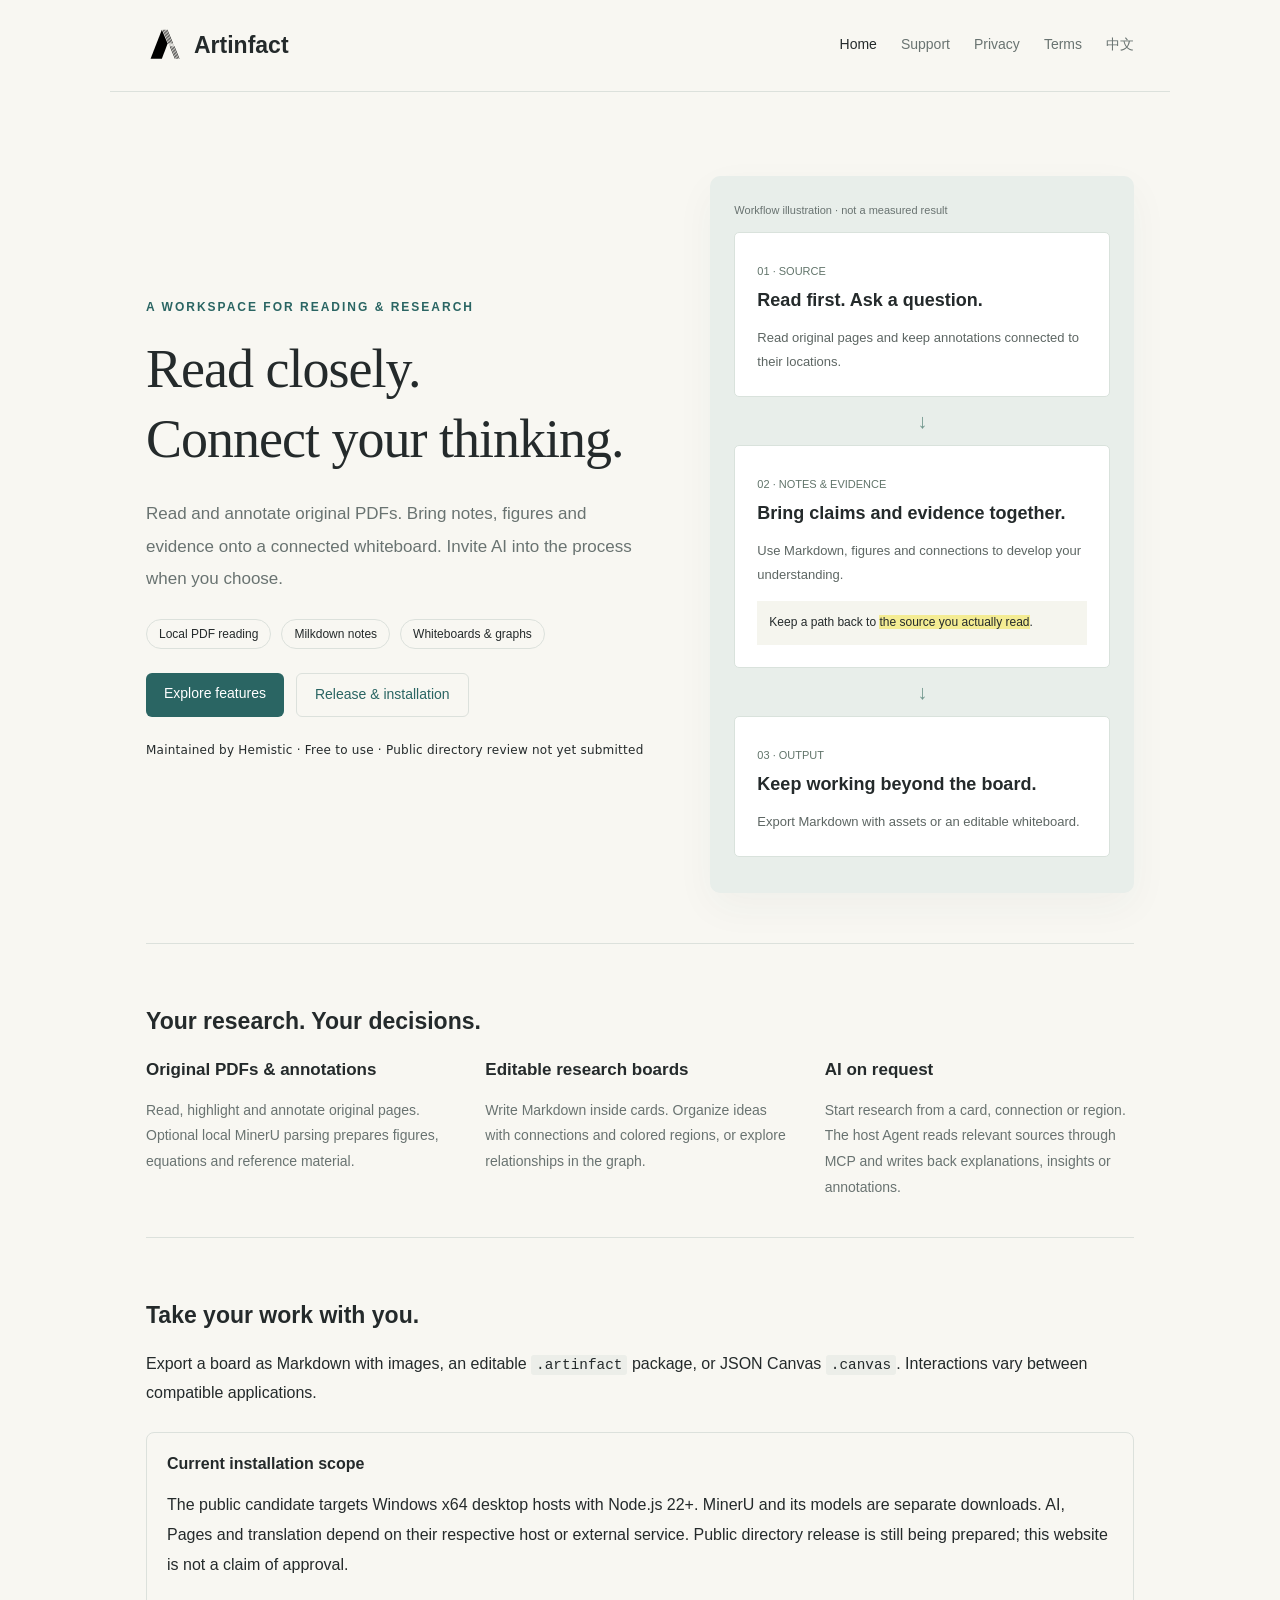
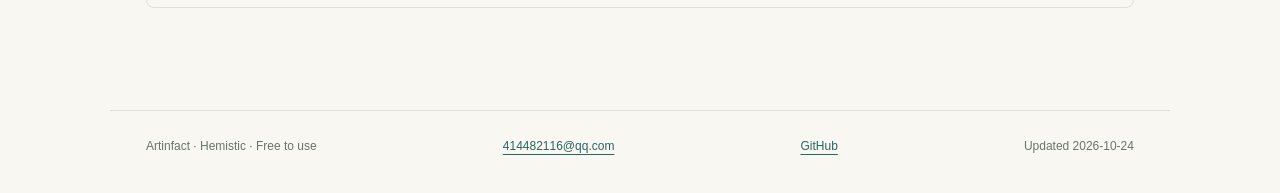
==== index-en.html @ d1cf112c "Publish Artinfact website, support and policies" ====
<!doctype html><html lang="en"><head><meta charset="UTF-8"><meta name="viewport" content="width=device-width, initial-scale=1"><meta name="description" content="Artinfact by Hemistic: local PDF reading, connected Markdown notes and research whiteboards."><title>Artinfact — Read. Connect. Understand.</title><link rel="icon" href="logo.svg" type="image/svg+xml"><link rel="stylesheet" href="style.css"><link rel="alternate" hreflang="zh-CN" href="index.html"></head><body><a class="skip" href="#main">Skip to content</a><header><a class="brand" href="index-en.html"><img src="logo.svg" alt="" width="36" height="36">Artinfact</a><nav aria-label="Main navigation"><a href="index-en.html" aria-current="page">Home</a><a href="support-en.html">Support</a><a href="privacy-en.html">Privacy</a><a href="terms-en.html">Terms</a><a href="index.html" lang="zh-CN">中文</a></nav></header><main id="main"><section class="hero"><div><div class="eyebrow">A WORKSPACE FOR READING & RESEARCH</div><h1>Read closely.<br>Connect your thinking.</h1><p class="lead">Read and annotate original PDFs. Bring notes, figures and evidence onto a connected whiteboard. Invite AI into the process when you choose.</p><div class="chips"><span class="chip">Local PDF reading</span><span class="chip">Milkdown notes</span><span class="chip">Whiteboards & graphs</span></div><div class="actions"><a class="button" href="#features">Explore features</a><a class="button secondary" href="support-en.html#release-status">Release & installation</a></div><p class="version">Maintained by Hemistic · Free to use · Public directory review not yet submitted</p></div><div class="note-flow" aria-label="Illustrative research workflow"><div class="flow-label">Workflow illustration · not a measured result</div><div class="note"><small>01 · SOURCE</small><strong>Read first. Ask a question.</strong><p>Read original pages and keep annotations connected to their locations.</p></div><div class="connector" aria-hidden="true">↓</div><div class="note"><small>02 · NOTES & EVIDENCE</small><strong>Bring claims and evidence together.</strong><p>Use Markdown, figures and connections to develop your understanding.</p><blockquote>Keep a path back to <mark>the source you actually read</mark>.</blockquote></div><div class="connector" aria-hidden="true">↓</div><div class="note"><small>03 · OUTPUT</small><strong>Keep working beyond the board.</strong><p>Export Markdown with assets or an editable whiteboard.</p></div></div></section><section class="section" id="features"><h2>Your research. Your decisions.</h2><div class="columns"><div><h3>Original PDFs & annotations</h3><p>Read, highlight and annotate original pages. Optional local MinerU parsing prepares figures, equations and reference material.</p></div><div><h3>Editable research boards</h3><p>Write Markdown inside cards. Organize ideas with connections and colored regions, or explore relationships in the graph.</p></div><div><h3>AI on request</h3><p>Start research from a card, connection or region. The host Agent reads relevant sources through MCP and writes back explanations, insights or annotations.</p></div></div></section><section class="section"><h2>Take your work with you.</h2><p>Export a board as Markdown with images, an editable <code>.artinfact</code> package, or JSON Canvas <code>.canvas</code>. Interactions vary between compatible applications.</p><div class="notice"><strong>Current installation scope</strong><p>The public candidate targets Windows x64 desktop hosts with Node.js 22+. MinerU and its models are separate downloads. AI, Pages and translation depend on their respective host or external service. Public directory release is still being prepared; this website is not a claim of approval.</p></div></section></main><footer><span>Artinfact · Hemistic · Free to use</span><a href="mailto:414482116@qq.com">414482116@qq.com</a><a href="https://github.com/Hemistic/artinfact-site">GitHub</a><span>Updated 2026-10-24</span></footer></body></html>
---- style.css ----
:root{color-scheme:light;--bg:#f8f7f2;--fg:#242a2b;--muted:#697371;--line:#dce1dc;--accent:#2a6563}*{box-sizing:border-box}html{scroll-behavior:smooth}body{margin:0;background:var(--bg);color:var(--fg);font:16px/1.85 -apple-system,BlinkMacSystemFont,'Segoe UI','Microsoft YaHei',sans-serif}a{color:var(--accent);text-underline-offset:4px}a:focus-visible,summary:focus-visible{outline:2px solid var(--accent);outline-offset:5px}.draft{background:#efe9d6;text-align:center;font-size:12px;padding:6px 16px;color:#645833}header,main,footer{max-width:1060px;margin:auto;padding:24px 36px}header{display:flex;align-items:center;justify-content:space-between;gap:20px;border-bottom:1px solid var(--line)}.brand{display:flex;align-items:center;gap:12px;color:var(--fg);text-decoration:none;font-size:23px;font-weight:650}.brand img{width:36px;height:36px}nav{display:flex;gap:24px;font-size:14px;flex-wrap:wrap}nav a{text-decoration:none;color:var(--muted)}nav a[aria-current=page]{color:var(--fg)}.hero{display:grid;grid-template-columns:1.2fr 1fr;gap:56px;align-items:center;padding:60px 0 50px}.eyebrow{color:var(--accent);font-size:12px;letter-spacing:2px;font-weight:600}h1{font-family:Georgia,'Songti SC','SimSun',serif;font-size:clamp(35px,4.7vw,54px);font-weight:500;line-height:1.3;letter-spacing:-1px;margin:16px 0 24px}h2{font-size:23px;line-height:1.5;margin:36px 0 16px}h3{font-size:17px;margin:0 0 8px}p{margin:12px 0}.muted,.lead{color:var(--muted)}.lead{font-size:17px;line-height:1.9}.chips{display:flex;gap:10px;flex-wrap:wrap;margin:24px 0}.chip{border:1px solid var(--line);border-radius:20px;padding:3px 12px;font-size:12px}.button{display:inline-block;background:var(--accent);color:white;text-decoration:none;border-radius:6px;padding:8px 18px;font-size:14px}.note-flow{padding:24px;background:#e8eeea;border-radius:10px;box-shadow:0 14px 40px #3049400b}.note-flow small{font-size:11px;color:#61746a}.note{background:white;padding:22px;border:1px solid #d9e2dc;border-radius:5px;margin:12px 0}.note strong{display:block;margin-bottom:8px;font-size:18px}.note p{font-size:13px;margin:0;color:#5d6663}.connector{text-align:center;color:#71968d;font-size:20px;line-height:1.2}.note-flow blockquote{background:#f5f5ee;margin:14px 0 0;padding:12px;font-size:12px;line-height:1.65}mark{background:#f4ec93;color:inherit}.section{border-top:1px solid var(--line);padding:24px 0}.columns{display:grid;grid-template-columns:repeat(3,1fr);gap:30px}.columns p{font-size:14px;color:var(--muted)}.plain-list{padding-left:22px}.plain-list li{margin:8px 0}article{max-width:760px;padding:20px 0 44px}article h1{font-size:38px}article p,article li{font-size:15px}article .intro{font-size:17px}table{width:100%;border-collapse:collapse;margin:20px 0;font-size:14px}td,th{text-align:left;vertical-align:top;padding:12px 10px;border-bottom:1px solid var(--line)}th{font-weight:600}.callout{background:#eaf0eb;border-left:3px solid #7c9f92;padding:14px 18px;margin:22px 0;font-size:14px}.pending{background:#f2ebd8;padding:14px 18px;color:#6a5838;font-size:14px;border-radius:5px}footer{border-top:1px solid var(--line);font-size:12px;color:var(--muted);display:flex;justify-content:space-between;gap:16px;flex-wrap:wrap;margin-top:30px;padding-bottom:36px}code{font-family:Consolas,monospace;font-size:.9em;background:#eceee9;padding:2px 5px;border-radius:3px}details{border-bottom:1px solid var(--line);padding:16px 0}summary{cursor:pointer;font-weight:600}details p{color:var(--muted);font-size:14px}@media(max-width:720px){header,main,footer{padding-left:20px;padding-right:20px}header{align-items:flex-start;flex-direction:column}nav{gap:18px}.hero{grid-template-columns:1fr;gap:24px;padding:36px 0}.columns{grid-template-columns:1fr;gap:12px}article h1{font-size:32px}table{font-size:12px}td,th{padding:8px 5px}}
.skip{position:absolute;left:16px;top:-60px}.skip:focus{top:10px;background:white;padding:8px;z-index:10}.actions{display:flex;gap:12px;flex-wrap:wrap;margin:24px 0}.button.secondary{background:transparent;color:var(--accent);border:1px solid var(--line)}.version{font:12px/1.6 system-ui;letter-spacing:.02em}.notice{border:1px solid var(--line);padding:16px 20px;border-radius:8px;margin:24px 0}.flow-label{font-size:11px;color:var(--muted);margin-bottom:12px}a{overflow-wrap:anywhere}article{max-width:800px}nav{align-items:center}.brand img{flex:none}code{overflow-wrap:anywhere}@media(max-width:680px){header,main,footer{padding-left:22px;padding-right:22px}header{align-items:flex-start;flex-direction:column;gap:12px}nav{gap:16px}.hero{padding-top:32px}.columns{grid-template-columns:1fr;gap:14px}table{font-size:12px}td,th{padding:8px 6px}}
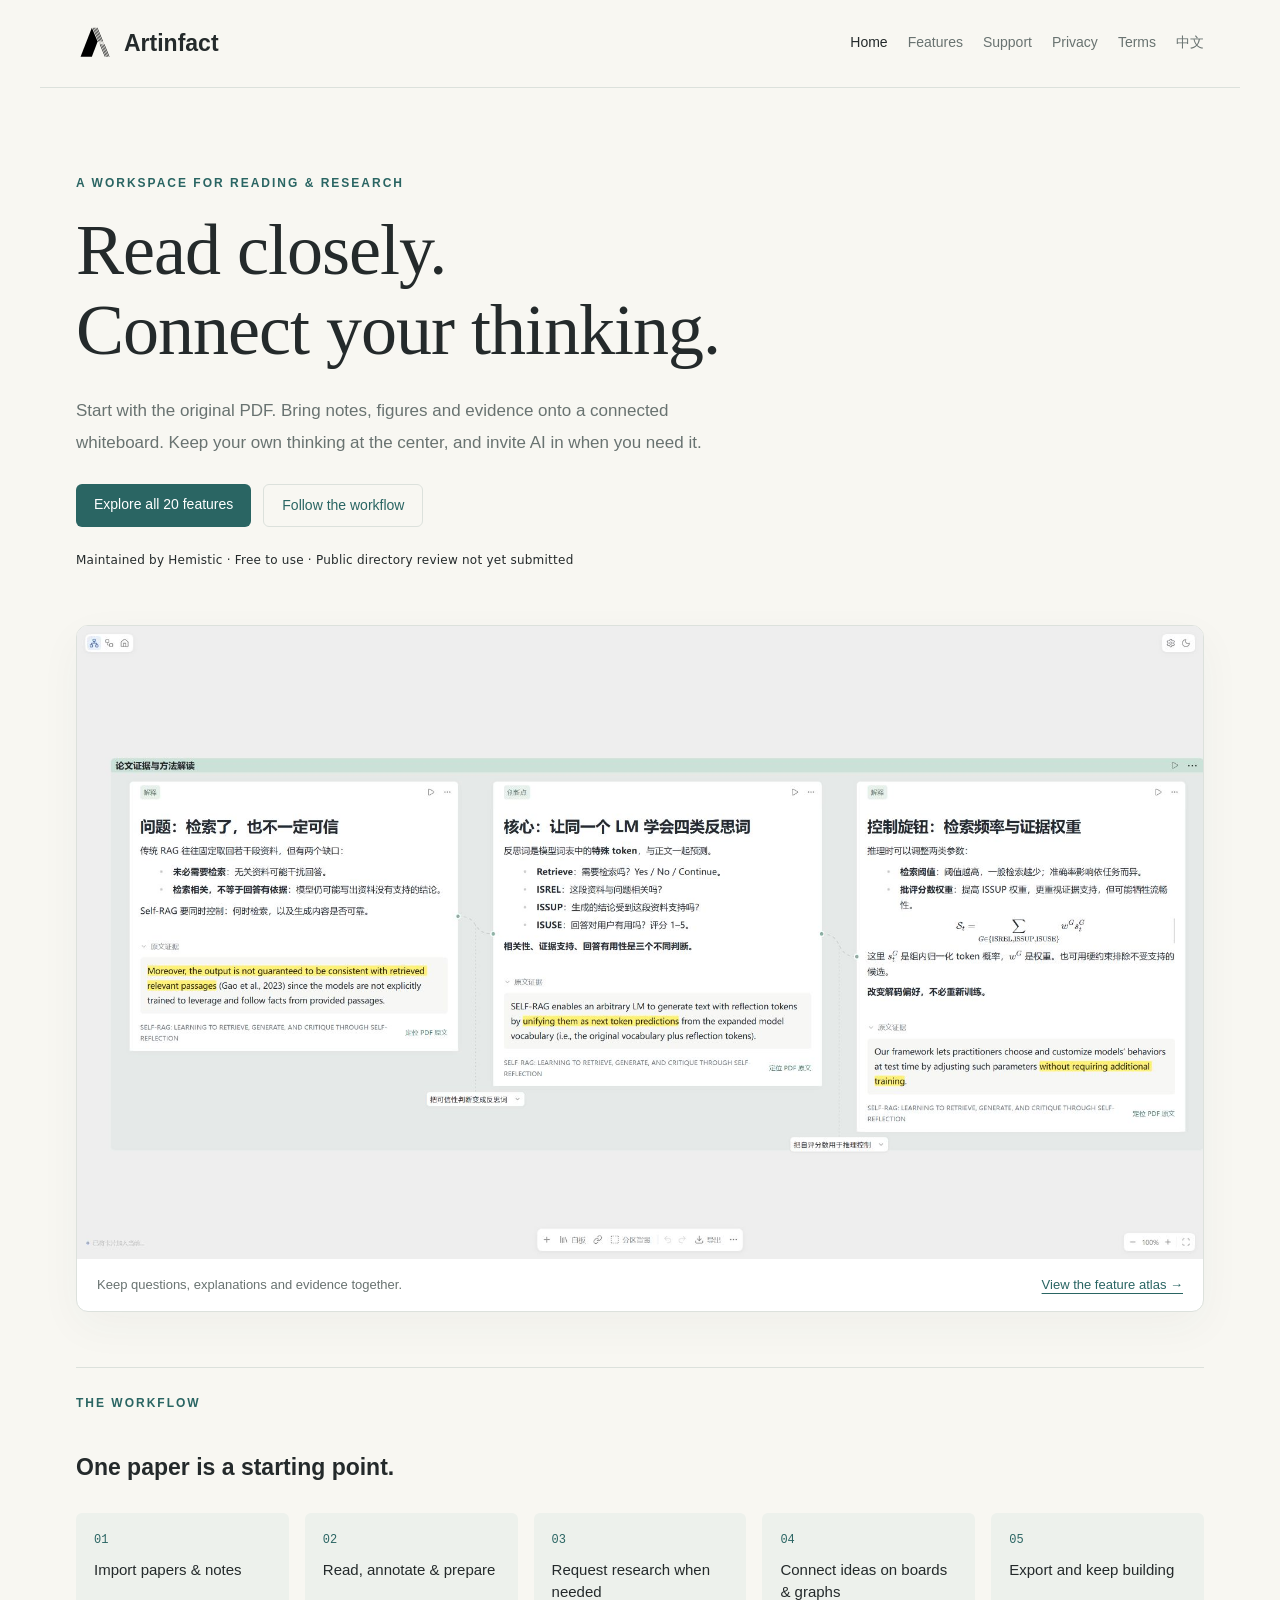
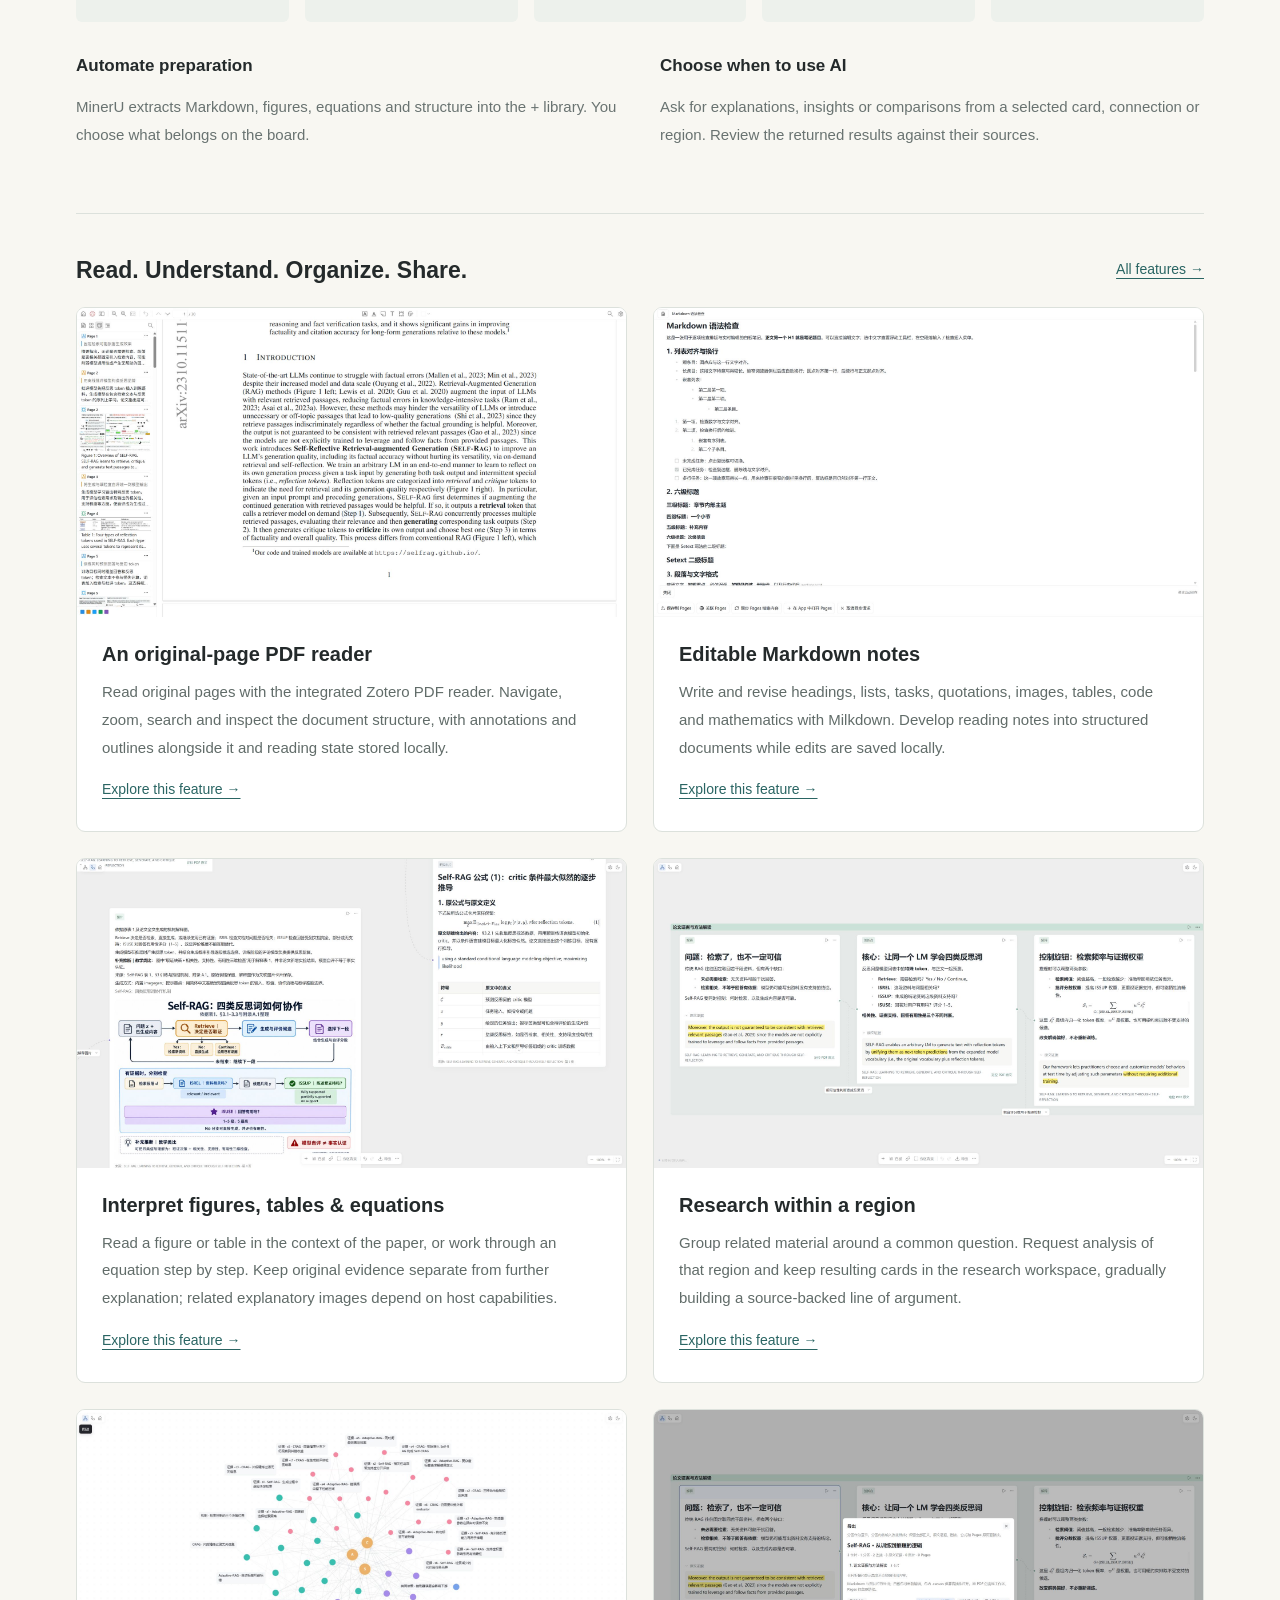
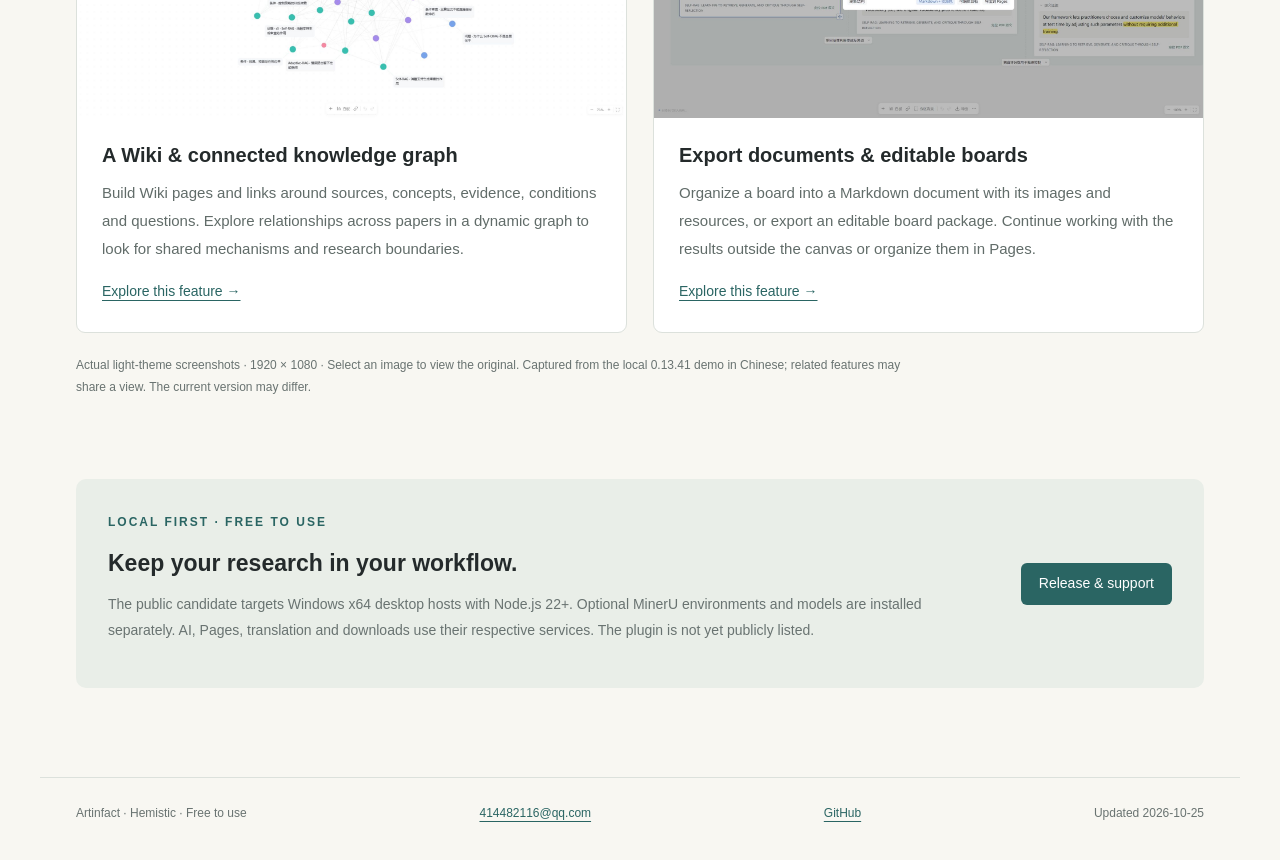
==== commit fae73e94: "Add bilingual feature atlas and product screenshots" ====
--- a/index-en.html
+++ b/index-en.html
@@ -1 +1 @@
-<!doctype html><html lang="en"><head><meta charset="UTF-8"><meta name="viewport" content="width=device-width, initial-scale=1"><meta name="description" content="Artinfact by Hemistic: local PDF reading, connected Markdown notes and research whiteboards."><title>Artinfact — Read. Connect. Understand.</title><link rel="icon" href="logo.svg" type="image/svg+xml"><link rel="stylesheet" href="style.css"><link rel="alternate" hreflang="zh-CN" href="index.html"></head><body><a class="skip" href="#main">Skip to content</a><header><a class="brand" href="index-en.html"><img src="logo.svg" alt="" width="36" height="36">Artinfact</a><nav aria-label="Main navigation"><a href="index-en.html" aria-current="page">Home</a><a href="support-en.html">Support</a><a href="privacy-en.html">Privacy</a><a href="terms-en.html">Terms</a><a href="index.html" lang="zh-CN">中文</a></nav></header><main id="main"><section class="hero"><div><div class="eyebrow">A WORKSPACE FOR READING & RESEARCH</div><h1>Read closely.<br>Connect your thinking.</h1><p class="lead">Read and annotate original PDFs. Bring notes, figures and evidence onto a connected whiteboard. Invite AI into the process when you choose.</p><div class="chips"><span class="chip">Local PDF reading</span><span class="chip">Milkdown notes</span><span class="chip">Whiteboards & graphs</span></div><div class="actions"><a class="button" href="#features">Explore features</a><a class="button secondary" href="support-en.html#release-status">Release & installation</a></div><p class="version">Maintained by Hemistic · Free to use · Public directory review not yet submitted</p></div><div class="note-flow" aria-label="Illustrative research workflow"><div class="flow-label">Workflow illustration · not a measured result</div><div class="note"><small>01 · SOURCE</small><strong>Read first. Ask a question.</strong><p>Read original pages and keep annotations connected to their locations.</p></div><div class="connector" aria-hidden="true">↓</div><div class="note"><small>02 · NOTES & EVIDENCE</small><strong>Bring claims and evidence together.</strong><p>Use Markdown, figures and connections to develop your understanding.</p><blockquote>Keep a path back to <mark>the source you actually read</mark>.</blockquote></div><div class="connector" aria-hidden="true">↓</div><div class="note"><small>03 · OUTPUT</small><strong>Keep working beyond the board.</strong><p>Export Markdown with assets or an editable whiteboard.</p></div></div></section><section class="section" id="features"><h2>Your research. Your decisions.</h2><div class="columns"><div><h3>Original PDFs & annotations</h3><p>Read, highlight and annotate original pages. Optional local MinerU parsing prepares figures, equations and reference material.</p></div><div><h3>Editable research boards</h3><p>Write Markdown inside cards. Organize ideas with connections and colored regions, or explore relationships in the graph.</p></div><div><h3>AI on request</h3><p>Start research from a card, connection or region. The host Agent reads relevant sources through MCP and writes back explanations, insights or annotations.</p></div></div></section><section class="section"><h2>Take your work with you.</h2><p>Export a board as Markdown with images, an editable <code>.artinfact</code> package, or JSON Canvas <code>.canvas</code>. Interactions vary between compatible applications.</p><div class="notice"><strong>Current installation scope</strong><p>The public candidate targets Windows x64 desktop hosts with Node.js 22+. MinerU and its models are separate downloads. AI, Pages and translation depend on their respective host or external service. Public directory release is still being prepared; this website is not a claim of approval.</p></div></section></main><footer><span>Artinfact · Hemistic · Free to use</span><a href="mailto:414482116@qq.com">414482116@qq.com</a><a href="https://github.com/Hemistic/artinfact-site">GitHub</a><span>Updated 2026-10-24</span></footer></body></html>+<!doctype html><html lang="en"><head><meta charset="UTF-8"><meta name="viewport" content="width=device-width,initial-scale=1"><title>Read. Connect. Understand. — Artinfact</title><meta name="description" content="Artinfact: local PDF reading, Markdown notes, source-backed research, whiteboards and knowledge graphs."><link rel="icon" href="logo.svg" type="image/svg+xml"><link rel="stylesheet" href="style.css"><link rel="alternate" hreflang="zh-CN" href="index-zh.html"></head><body><a class="skip" href="#main">Skip to content</a><header><a class="brand" href="index.html"><img src="logo.svg" alt="" width="36" height="36">Artinfact</a><nav aria-label="Main navigation"><a href="index.html" aria-current="page">Home</a><a href="features.html">Features</a><a href="support-en.html">Support</a><a href="privacy-en.html">Privacy</a><a href="terms-en.html">Terms</a><a href="index-zh.html" lang="zh-CN">中文</a></nav></header><main id="main"><section class="home-intro"><div class="eyebrow">A WORKSPACE FOR READING & RESEARCH</div><h1>Read closely.<br>Connect your thinking.</h1><p class="lead">Start with the original PDF. Bring notes, figures and evidence onto a connected whiteboard. Keep your own thinking at the center, and invite AI in when you need it.</p><div class="actions"><a class="button" href="features.html">Explore all 20 features</a><a class="button secondary" href="#workflow">Follow the workflow</a></div><p class="version">Maintained by Hemistic · Free to use · Public directory review not yet submitted</p></section><figure class="product-hero"><a class="screenshot-link" href="screen-groups.jpg" target="_blank" rel="noopener" aria-label="Research whiteboard, regions and source evidence — 1920 × 1080"><img src="screen-groups.jpg" alt="Research whiteboard, regions and source evidence" width="1920" height="1080" loading="eager" decoding="async"></a><figcaption>Keep questions, explanations and evidence together. <a href="features.html">View the feature atlas →</a></figcaption></figure><section class="section" id="workflow"><div class="eyebrow">THE WORKFLOW</div><h2>One paper is a starting point.</h2><ol class="workflow-steps"><li><span>01</span>Import papers & notes</li><li><span>02</span>Read, annotate & prepare</li><li><span>03</span>Request research when needed</li><li><span>04</span>Connect ideas on boards & graphs</li><li><span>05</span>Export and keep building</li></ol><div class="principle-grid"><div><h3>Automate preparation</h3><p>MinerU extracts Markdown, figures, equations and structure into the + library. You choose what belongs on the board.</p></div><div><h3>Choose when to use AI</h3><p>Ask for explanations, insights or comparisons from a selected card, connection or region. Review the returned results against their sources.</p></div></div></section><section class="section"><div class="section-heading"><h2>Read. Understand. Organize. Share.</h2><a class="text-link" href="features.html">All features →</a></div><div class="feature-grid"><article class="feature-card"><a class="screenshot-link" href="screen-reader.jpg" target="_blank" rel="noopener" aria-label="An original-page PDF reader — 1920 × 1080"><img src="screen-reader.jpg" alt="An original-page PDF reader" width="1920" height="1080" loading="lazy" decoding="async"></a><div class="feature-copy"><h3>An original-page PDF reader</h3><p>Read original pages with the integrated Zotero PDF reader. Navigate, zoom, search and inspect the document structure, with annotations and outlines alongside it and reading state stored locally.</p><a class="text-link" href="features.html#feature-5">Explore this feature →</a></div></article><article class="feature-card"><a class="screenshot-link" href="screen-markdown.jpg" target="_blank" rel="noopener" aria-label="Editable Markdown notes — 1920 × 1080"><img src="screen-markdown.jpg" alt="Editable Markdown notes" width="1920" height="1080" loading="lazy" decoding="async"></a><div class="feature-copy"><h3>Editable Markdown notes</h3><p>Write and revise headings, lists, tasks, quotations, images, tables, code and mathematics with Milkdown. Develop reading notes into structured documents while edits are saved locally.</p><a class="text-link" href="features.html#feature-14">Explore this feature →</a></div></article><article class="feature-card"><a class="screenshot-link" href="screen-formula.jpg" target="_blank" rel="noopener" aria-label="Interpret figures, tables &amp; equations — 1920 × 1080"><img src="screen-formula.jpg" alt="Interpret figures, tables &amp; equations" width="1920" height="1080" loading="lazy" decoding="async"></a><div class="feature-copy"><h3>Interpret figures, tables &amp; equations</h3><p>Read a figure or table in the context of the paper, or work through an equation step by step. Keep original evidence separate from further explanation; related explanatory images depend on host capabilities.</p><a class="text-link" href="features.html#feature-10">Explore this feature →</a></div></article><article class="feature-card"><a class="screenshot-link" href="screen-groups.jpg" target="_blank" rel="noopener" aria-label="Research within a region — 1920 × 1080"><img src="screen-groups.jpg" alt="Research within a region" width="1920" height="1080" loading="lazy" decoding="async"></a><div class="feature-copy"><h3>Research within a region</h3><p>Group related material around a common question. Request analysis of that region and keep resulting cards in the research workspace, gradually building a source-backed line of argument.</p><a class="text-link" href="features.html#feature-12">Explore this feature →</a></div></article><article class="feature-card"><a class="screenshot-link" href="screen-graph.jpg" target="_blank" rel="noopener" aria-label="A Wiki &amp; connected knowledge graph — 1920 × 1080"><img src="screen-graph.jpg" alt="A Wiki &amp; connected knowledge graph" width="1920" height="1080" loading="lazy" decoding="async"></a><div class="feature-copy"><h3>A Wiki &amp; connected knowledge graph</h3><p>Build Wiki pages and links around sources, concepts, evidence, conditions and questions. Explore relationships across papers in a dynamic graph to look for shared mechanisms and research boundaries.</p><a class="text-link" href="features.html#feature-16">Explore this feature →</a></div></article><article class="feature-card"><a class="screenshot-link" href="screen-export.jpg" target="_blank" rel="noopener" aria-label="Export documents &amp; editable boards — 1920 × 1080"><img src="screen-export.jpg" alt="Export documents &amp; editable boards" width="1920" height="1080" loading="lazy" decoding="async"></a><div class="feature-copy"><h3>Export documents &amp; editable boards</h3><p>Organize a board into a Markdown document with its images and resources, or export an editable board package. Continue working with the results outside the canvas or organize them in Pages.</p><a class="text-link" href="features.html#feature-18">Explore this feature →</a></div></article></div><p class="capture-note">Actual light-theme screenshots · 1920 × 1080 · Select an image to view the original. Captured from the local 0.13.41 demo in Chinese; related features may share a view. The current version may differ.</p></section><section class="release-panel"><div><div class="eyebrow">LOCAL FIRST · FREE TO USE</div><h2>Keep your research in your workflow.</h2><p>The public candidate targets Windows x64 desktop hosts with Node.js 22+. Optional MinerU environments and models are installed separately. AI, Pages, translation and downloads use their respective services. The plugin is not yet publicly listed.</p></div><a class="button" href="support-en.html#release-status">Release & support</a></section></main><footer><span>Artinfact · Hemistic · Free to use</span><a href="mailto:414482116@qq.com">414482116@qq.com</a><a href="https://github.com/Hemistic/artinfact-site">GitHub</a><span>Updated 2026-10-25</span></footer></body></html>
--- a/style.css
+++ b/style.css
@@ -1,2 +1,4 @@
 :root{color-scheme:light;--bg:#f8f7f2;--fg:#242a2b;--muted:#697371;--line:#dce1dc;--accent:#2a6563}*{box-sizing:border-box}html{scroll-behavior:smooth}body{margin:0;background:var(--bg);color:var(--fg);font:16px/1.85 -apple-system,BlinkMacSystemFont,'Segoe UI','Microsoft YaHei',sans-serif}a{color:var(--accent);text-underline-offset:4px}a:focus-visible,summary:focus-visible{outline:2px solid var(--accent);outline-offset:5px}.draft{background:#efe9d6;text-align:center;font-size:12px;padding:6px 16px;color:#645833}header,main,footer{max-width:1060px;margin:auto;padding:24px 36px}header{display:flex;align-items:center;justify-content:space-between;gap:20px;border-bottom:1px solid var(--line)}.brand{display:flex;align-items:center;gap:12px;color:var(--fg);text-decoration:none;font-size:23px;font-weight:650}.brand img{width:36px;height:36px}nav{display:flex;gap:24px;font-size:14px;flex-wrap:wrap}nav a{text-decoration:none;color:var(--muted)}nav a[aria-current=page]{color:var(--fg)}.hero{display:grid;grid-template-columns:1.2fr 1fr;gap:56px;align-items:center;padding:60px 0 50px}.eyebrow{color:var(--accent);font-size:12px;letter-spacing:2px;font-weight:600}h1{font-family:Georgia,'Songti SC','SimSun',serif;font-size:clamp(35px,4.7vw,54px);font-weight:500;line-height:1.3;letter-spacing:-1px;margin:16px 0 24px}h2{font-size:23px;line-height:1.5;margin:36px 0 16px}h3{font-size:17px;margin:0 0 8px}p{margin:12px 0}.muted,.lead{color:var(--muted)}.lead{font-size:17px;line-height:1.9}.chips{display:flex;gap:10px;flex-wrap:wrap;margin:24px 0}.chip{border:1px solid var(--line);border-radius:20px;padding:3px 12px;font-size:12px}.button{display:inline-block;background:var(--accent);color:white;text-decoration:none;border-radius:6px;padding:8px 18px;font-size:14px}.note-flow{padding:24px;background:#e8eeea;border-radius:10px;box-shadow:0 14px 40px #3049400b}.note-flow small{font-size:11px;color:#61746a}.note{background:white;padding:22px;border:1px solid #d9e2dc;border-radius:5px;margin:12px 0}.note strong{display:block;margin-bottom:8px;font-size:18px}.note p{font-size:13px;margin:0;color:#5d6663}.connector{text-align:center;color:#71968d;font-size:20px;line-height:1.2}.note-flow blockquote{background:#f5f5ee;margin:14px 0 0;padding:12px;font-size:12px;line-height:1.65}mark{background:#f4ec93;color:inherit}.section{border-top:1px solid var(--line);padding:24px 0}.columns{display:grid;grid-template-columns:repeat(3,1fr);gap:30px}.columns p{font-size:14px;color:var(--muted)}.plain-list{padding-left:22px}.plain-list li{margin:8px 0}article{max-width:760px;padding:20px 0 44px}article h1{font-size:38px}article p,article li{font-size:15px}article .intro{font-size:17px}table{width:100%;border-collapse:collapse;margin:20px 0;font-size:14px}td,th{text-align:left;vertical-align:top;padding:12px 10px;border-bottom:1px solid var(--line)}th{font-weight:600}.callout{background:#eaf0eb;border-left:3px solid #7c9f92;padding:14px 18px;margin:22px 0;font-size:14px}.pending{background:#f2ebd8;padding:14px 18px;color:#6a5838;font-size:14px;border-radius:5px}footer{border-top:1px solid var(--line);font-size:12px;color:var(--muted);display:flex;justify-content:space-between;gap:16px;flex-wrap:wrap;margin-top:30px;padding-bottom:36px}code{font-family:Consolas,monospace;font-size:.9em;background:#eceee9;padding:2px 5px;border-radius:3px}details{border-bottom:1px solid var(--line);padding:16px 0}summary{cursor:pointer;font-weight:600}details p{color:var(--muted);font-size:14px}@media(max-width:720px){header,main,footer{padding-left:20px;padding-right:20px}header{align-items:flex-start;flex-direction:column}nav{gap:18px}.hero{grid-template-columns:1fr;gap:24px;padding:36px 0}.columns{grid-template-columns:1fr;gap:12px}article h1{font-size:32px}table{font-size:12px}td,th{padding:8px 5px}}
-.skip{position:absolute;left:16px;top:-60px}.skip:focus{top:10px;background:white;padding:8px;z-index:10}.actions{display:flex;gap:12px;flex-wrap:wrap;margin:24px 0}.button.secondary{background:transparent;color:var(--accent);border:1px solid var(--line)}.version{font:12px/1.6 system-ui;letter-spacing:.02em}.notice{border:1px solid var(--line);padding:16px 20px;border-radius:8px;margin:24px 0}.flow-label{font-size:11px;color:var(--muted);margin-bottom:12px}a{overflow-wrap:anywhere}article{max-width:800px}nav{align-items:center}.brand img{flex:none}code{overflow-wrap:anywhere}@media(max-width:680px){header,main,footer{padding-left:22px;padding-right:22px}header{align-items:flex-start;flex-direction:column;gap:12px}nav{gap:16px}.hero{padding-top:32px}.columns{grid-template-columns:1fr;gap:14px}table{font-size:12px}td,th{padding:8px 6px}}+.skip{position:absolute;left:16px;top:-60px}.skip:focus{top:10px;background:white;padding:8px;z-index:10}.actions{display:flex;gap:12px;flex-wrap:wrap;margin:24px 0}.button.secondary{background:transparent;color:var(--accent);border:1px solid var(--line)}.version{font:12px/1.6 system-ui;letter-spacing:.02em}.notice{border:1px solid var(--line);padding:16px 20px;border-radius:8px;margin:24px 0}.flow-label{font-size:11px;color:var(--muted);margin-bottom:12px}a{overflow-wrap:anywhere}article{max-width:800px}nav{align-items:center}.brand img{flex:none}code{overflow-wrap:anywhere}@media(max-width:680px){header,main,footer{padding-left:22px;padding-right:22px}header{align-items:flex-start;flex-direction:column;gap:12px}nav{gap:16px}.hero{padding-top:32px}.columns{grid-template-columns:1fr;gap:14px}table{font-size:12px}td,th{padding:8px 6px}}
+/* FEATURE ATLAS */
+header,main,footer{max-width:1200px}header{padding-top:22px;padding-bottom:22px}nav{gap:20px}.home-intro{max-width:770px;padding:60px 0 30px}.home-intro h1{font-size:clamp(42px,6vw,72px);line-height:1.12}.home-intro .lead{max-width:650px}.product-hero{margin:12px 0 55px;background:#fff;border:1px solid var(--line);border-radius:12px;overflow:hidden;box-shadow:0 14px 44px #3049400b}.screenshot-link{display:block;background:#f5f6f3;overflow:hidden}.screenshot-link img{display:block;width:100%;height:auto;aspect-ratio:16/9;object-fit:contain}.screenshot-link:hover{outline:2px solid #94b8a8;outline-offset:-2px}figcaption{font-size:13px;padding:14px 20px;display:flex;justify-content:space-between;gap:12px;color:var(--muted)}.workflow-steps{display:grid;grid-template-columns:repeat(5,1fr);list-style:none;padding:0;gap:16px;margin:28px 0}.workflow-steps li{padding:18px;background:#edf1ec;border-radius:6px;line-height:1.5;font-size:15px}.workflow-steps span{display:block;color:var(--accent);font:12px/1.5 monospace;margin-bottom:10px}.principle-grid{display:grid;grid-template-columns:1fr 1fr;gap:40px;margin:28px 0}.principle-grid p{font-size:15px;color:var(--muted)}.section-heading{display:flex;gap:16px;align-items:center;justify-content:space-between;margin:15px 0 20px}.section-heading h2{margin:0;flex:1}.section-number{font:13px/1.5 monospace;color:var(--accent)}.feature-grid{display:grid;grid-template-columns:1fr 1fr;gap:26px}.feature-card{max-width:none;padding:0;margin:0;border:1px solid var(--line);border-radius:9px;background:#fff;overflow:hidden}.feature-copy{padding:23px 25px 27px}.feature-copy h3{font-size:20px;line-height:1.4;font-weight:600}.feature-copy p{font-size:15px;line-height:1.85;color:#616c69;margin:10px 0 0}.feature-number{font:11px/1.5 monospace;color:var(--accent);display:block;margin-bottom:9px}.text-link{display:inline-block;margin-top:16px;font-size:14px}.section-heading .text-link{margin:0}.capture-note{font-size:12px;color:var(--muted);line-height:1.8;margin:22px 0;max-width:850px}.page-intro{padding:48px 0 15px;max-width:860px}.page-intro h1{font-size:clamp(36px,5vw,60px)}.feature-jumps{padding:18px 0 26px;border-bottom:1px solid var(--line);gap:12px}.feature-jumps a{padding:5px 13px;border:1px solid var(--line);border-radius:25px;color:var(--accent);font-size:13px}.feature-section{padding:30px 0;scroll-margin-top:20px}.release-panel{background:#e9eee8;border-radius:10px;padding:32px;display:flex;align-items:center;gap:40px;margin:35px 0}.release-panel h2{margin:12px 0}.release-panel p{font-size:14px;color:var(--muted)}.release-panel .button{flex:none}.release-panel>div{flex:1}@media(max-width:800px){.workflow-steps{grid-template-columns:repeat(2,1fr)}.release-panel{align-items:flex-start;flex-direction:column;gap:16px}.feature-grid{gap:18px}.feature-copy{padding:18px}.feature-copy h3{font-size:18px}}@media(max-width:620px){.feature-grid,.principle-grid{grid-template-columns:1fr}.home-intro{padding:32px 0 20px}header,main,footer{padding-left:18px;padding-right:18px}nav{gap:13px;font-size:13px}.section-heading{align-items:flex-start}.section-heading h2{font-size:21px}figcaption{display:block}.product-hero{margin-bottom:30px}.feature-jumps{gap:8px}.feature-jumps a{font-size:12px}.release-panel{padding:23px}.page-intro{padding-top:30px}.workflow-steps{gap:10px}.workflow-steps li{padding:13px;font-size:13px}}
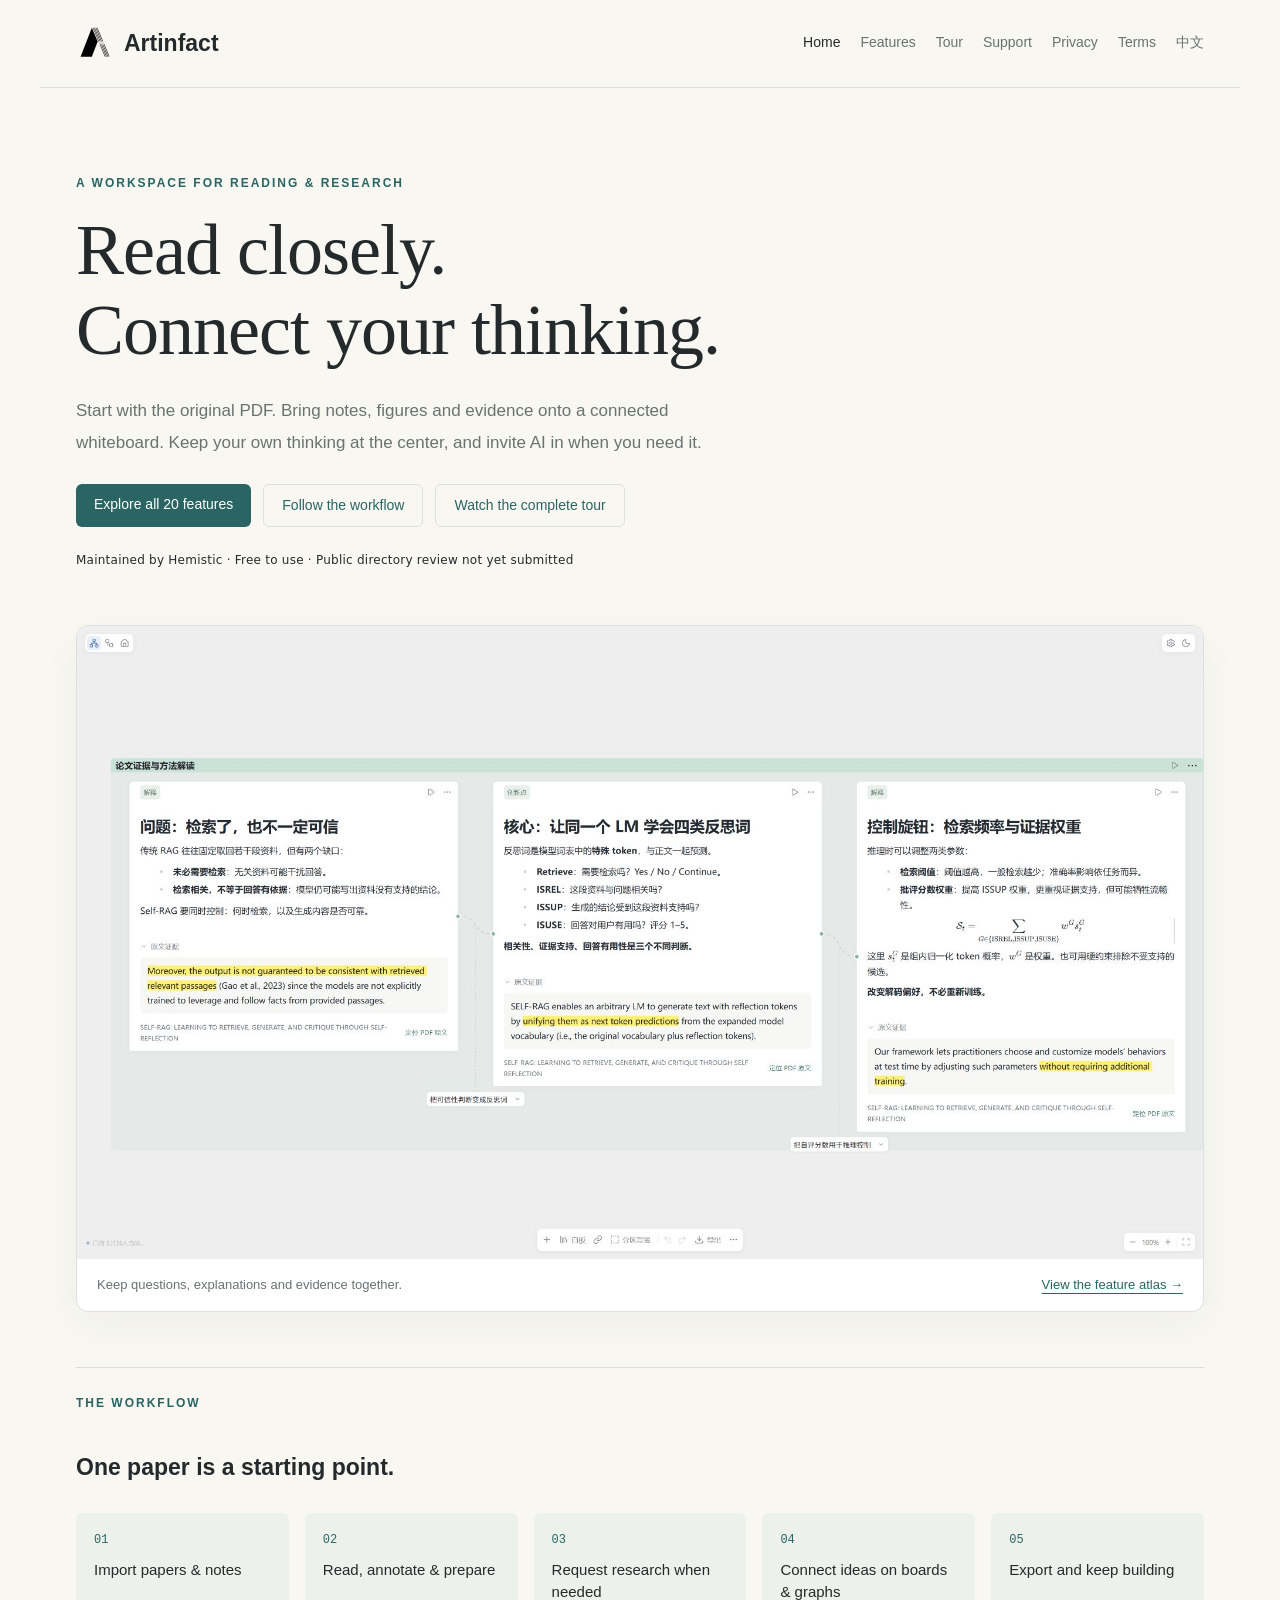
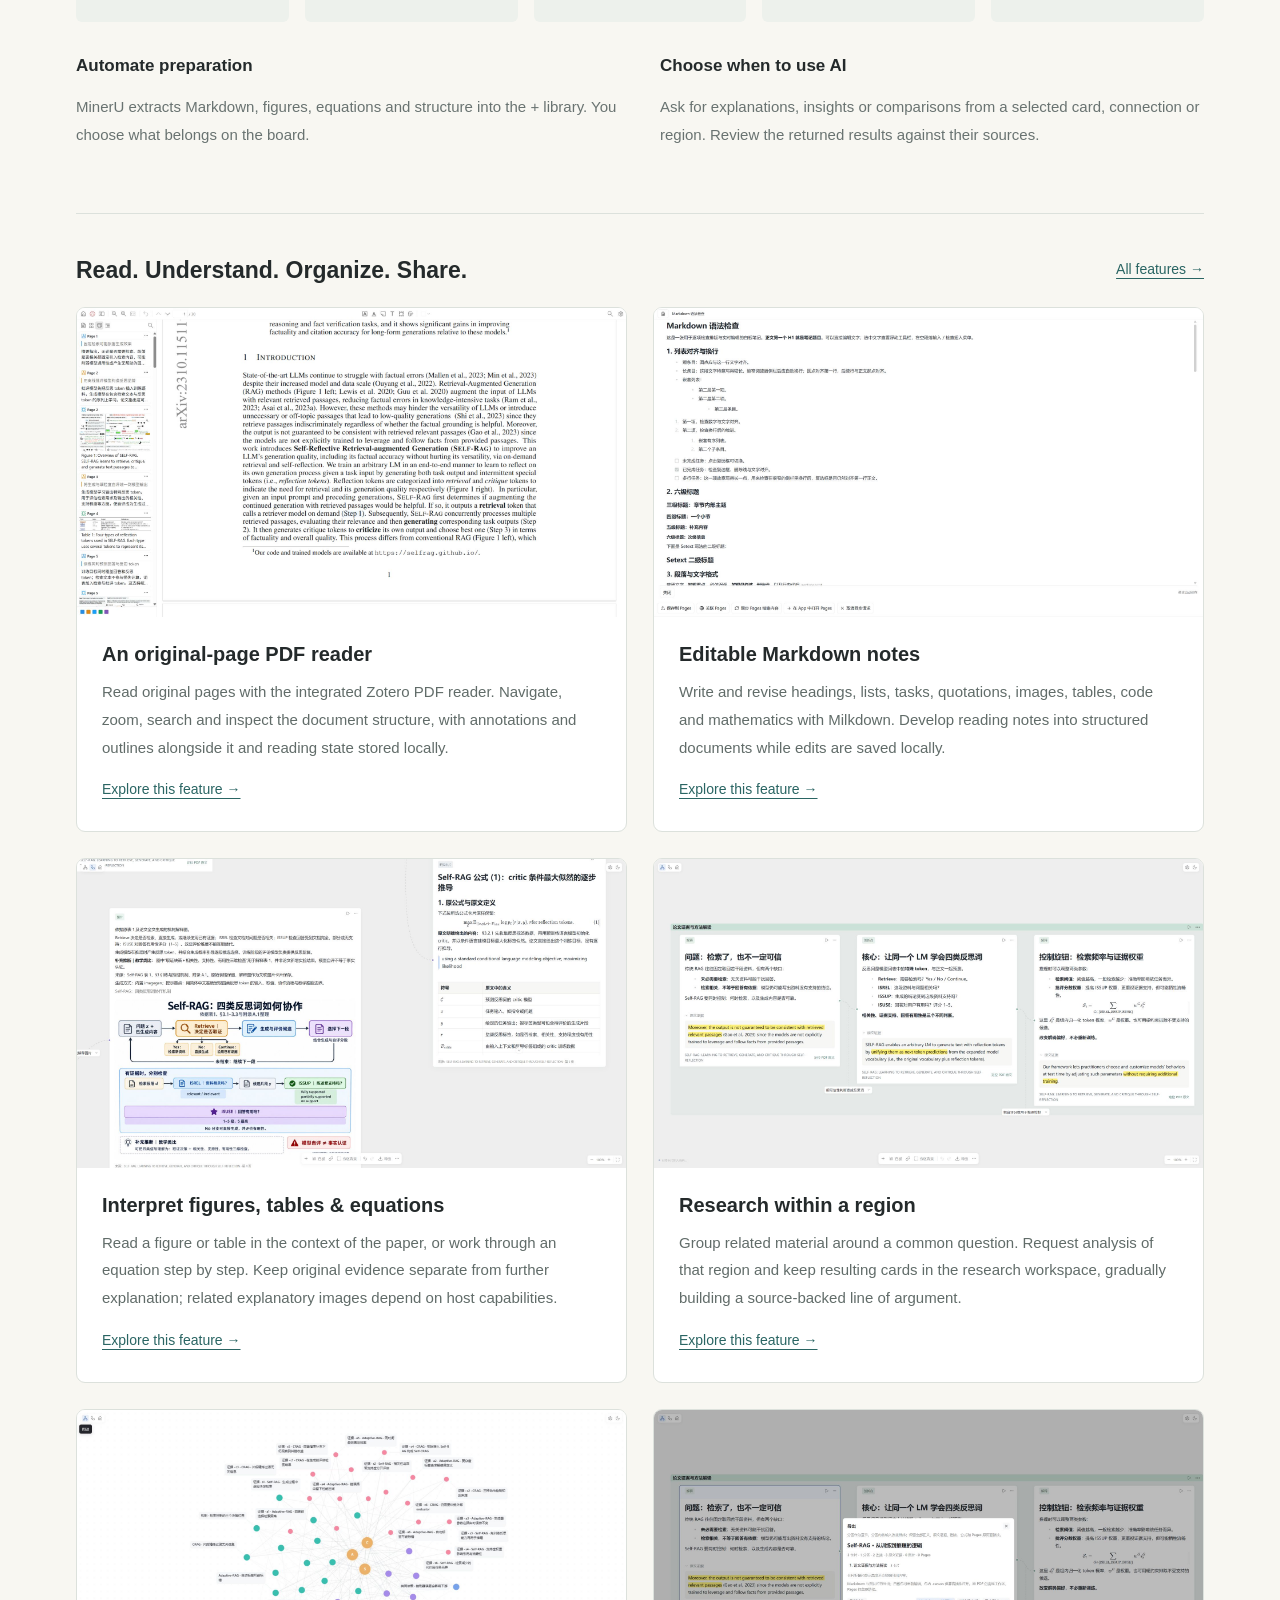
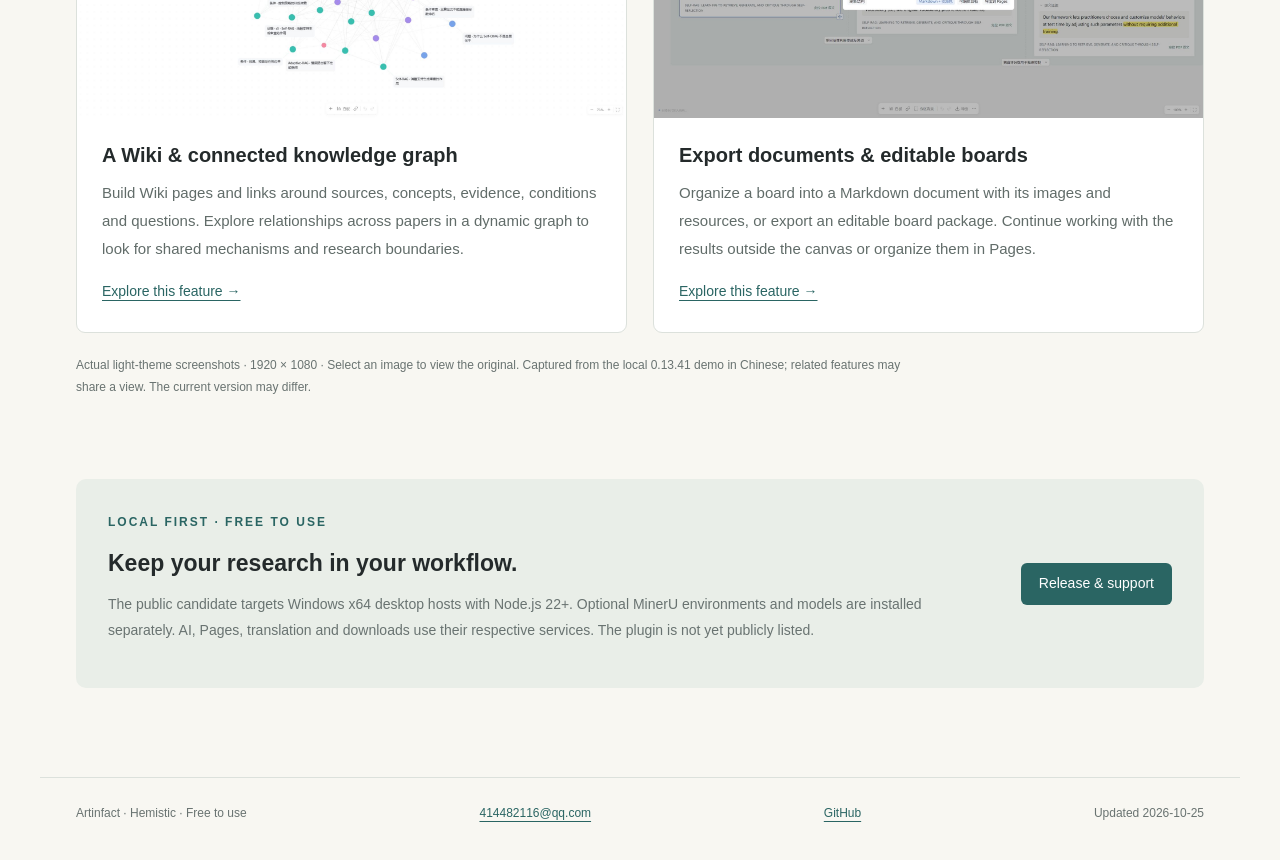
==== commit 0e40a410: "Add silent English feature tour with burned subtitles" ====
--- a/index-en.html
+++ b/index-en.html
@@ -1 +1 @@
-<!doctype html><html lang="en"><head><meta charset="UTF-8"><meta name="viewport" content="width=device-width,initial-scale=1"><title>Read. Connect. Understand. — Artinfact</title><meta name="description" content="Artinfact: local PDF reading, Markdown notes, source-backed research, whiteboards and knowledge graphs."><link rel="icon" href="logo.svg" type="image/svg+xml"><link rel="stylesheet" href="style.css"><link rel="alternate" hreflang="zh-CN" href="index-zh.html"></head><body><a class="skip" href="#main">Skip to content</a><header><a class="brand" href="index.html"><img src="logo.svg" alt="" width="36" height="36">Artinfact</a><nav aria-label="Main navigation"><a href="index.html" aria-current="page">Home</a><a href="features.html">Features</a><a href="support-en.html">Support</a><a href="privacy-en.html">Privacy</a><a href="terms-en.html">Terms</a><a href="index-zh.html" lang="zh-CN">中文</a></nav></header><main id="main"><section class="home-intro"><div class="eyebrow">A WORKSPACE FOR READING & RESEARCH</div><h1>Read closely.<br>Connect your thinking.</h1><p class="lead">Start with the original PDF. Bring notes, figures and evidence onto a connected whiteboard. Keep your own thinking at the center, and invite AI in when you need it.</p><div class="actions"><a class="button" href="features.html">Explore all 20 features</a><a class="button secondary" href="#workflow">Follow the workflow</a></div><p class="version">Maintained by Hemistic · Free to use · Public directory review not yet submitted</p></section><figure class="product-hero"><a class="screenshot-link" href="screen-groups.jpg" target="_blank" rel="noopener" aria-label="Research whiteboard, regions and source evidence — 1920 × 1080"><img src="screen-groups.jpg" alt="Research whiteboard, regions and source evidence" width="1920" height="1080" loading="eager" decoding="async"></a><figcaption>Keep questions, explanations and evidence together. <a href="features.html">View the feature atlas →</a></figcaption></figure><section class="section" id="workflow"><div class="eyebrow">THE WORKFLOW</div><h2>One paper is a starting point.</h2><ol class="workflow-steps"><li><span>01</span>Import papers & notes</li><li><span>02</span>Read, annotate & prepare</li><li><span>03</span>Request research when needed</li><li><span>04</span>Connect ideas on boards & graphs</li><li><span>05</span>Export and keep building</li></ol><div class="principle-grid"><div><h3>Automate preparation</h3><p>MinerU extracts Markdown, figures, equations and structure into the + library. You choose what belongs on the board.</p></div><div><h3>Choose when to use AI</h3><p>Ask for explanations, insights or comparisons from a selected card, connection or region. Review the returned results against their sources.</p></div></div></section><section class="section"><div class="section-heading"><h2>Read. Understand. Organize. Share.</h2><a class="text-link" href="features.html">All features →</a></div><div class="feature-grid"><article class="feature-card"><a class="screenshot-link" href="screen-reader.jpg" target="_blank" rel="noopener" aria-label="An original-page PDF reader — 1920 × 1080"><img src="screen-reader.jpg" alt="An original-page PDF reader" width="1920" height="1080" loading="lazy" decoding="async"></a><div class="feature-copy"><h3>An original-page PDF reader</h3><p>Read original pages with the integrated Zotero PDF reader. Navigate, zoom, search and inspect the document structure, with annotations and outlines alongside it and reading state stored locally.</p><a class="text-link" href="features.html#feature-5">Explore this feature →</a></div></article><article class="feature-card"><a class="screenshot-link" href="screen-markdown.jpg" target="_blank" rel="noopener" aria-label="Editable Markdown notes — 1920 × 1080"><img src="screen-markdown.jpg" alt="Editable Markdown notes" width="1920" height="1080" loading="lazy" decoding="async"></a><div class="feature-copy"><h3>Editable Markdown notes</h3><p>Write and revise headings, lists, tasks, quotations, images, tables, code and mathematics with Milkdown. Develop reading notes into structured documents while edits are saved locally.</p><a class="text-link" href="features.html#feature-14">Explore this feature →</a></div></article><article class="feature-card"><a class="screenshot-link" href="screen-formula.jpg" target="_blank" rel="noopener" aria-label="Interpret figures, tables &amp; equations — 1920 × 1080"><img src="screen-formula.jpg" alt="Interpret figures, tables &amp; equations" width="1920" height="1080" loading="lazy" decoding="async"></a><div class="feature-copy"><h3>Interpret figures, tables &amp; equations</h3><p>Read a figure or table in the context of the paper, or work through an equation step by step. Keep original evidence separate from further explanation; related explanatory images depend on host capabilities.</p><a class="text-link" href="features.html#feature-10">Explore this feature →</a></div></article><article class="feature-card"><a class="screenshot-link" href="screen-groups.jpg" target="_blank" rel="noopener" aria-label="Research within a region — 1920 × 1080"><img src="screen-groups.jpg" alt="Research within a region" width="1920" height="1080" loading="lazy" decoding="async"></a><div class="feature-copy"><h3>Research within a region</h3><p>Group related material around a common question. Request analysis of that region and keep resulting cards in the research workspace, gradually building a source-backed line of argument.</p><a class="text-link" href="features.html#feature-12">Explore this feature →</a></div></article><article class="feature-card"><a class="screenshot-link" href="screen-graph.jpg" target="_blank" rel="noopener" aria-label="A Wiki &amp; connected knowledge graph — 1920 × 1080"><img src="screen-graph.jpg" alt="A Wiki &amp; connected knowledge graph" width="1920" height="1080" loading="lazy" decoding="async"></a><div class="feature-copy"><h3>A Wiki &amp; connected knowledge graph</h3><p>Build Wiki pages and links around sources, concepts, evidence, conditions and questions. Explore relationships across papers in a dynamic graph to look for shared mechanisms and research boundaries.</p><a class="text-link" href="features.html#feature-16">Explore this feature →</a></div></article><article class="feature-card"><a class="screenshot-link" href="screen-export.jpg" target="_blank" rel="noopener" aria-label="Export documents &amp; editable boards — 1920 × 1080"><img src="screen-export.jpg" alt="Export documents &amp; editable boards" width="1920" height="1080" loading="lazy" decoding="async"></a><div class="feature-copy"><h3>Export documents &amp; editable boards</h3><p>Organize a board into a Markdown document with its images and resources, or export an editable board package. Continue working with the results outside the canvas or organize them in Pages.</p><a class="text-link" href="features.html#feature-18">Explore this feature →</a></div></article></div><p class="capture-note">Actual light-theme screenshots · 1920 × 1080 · Select an image to view the original. Captured from the local 0.13.41 demo in Chinese; related features may share a view. The current version may differ.</p></section><section class="release-panel"><div><div class="eyebrow">LOCAL FIRST · FREE TO USE</div><h2>Keep your research in your workflow.</h2><p>The public candidate targets Windows x64 desktop hosts with Node.js 22+. Optional MinerU environments and models are installed separately. AI, Pages, translation and downloads use their respective services. The plugin is not yet publicly listed.</p></div><a class="button" href="support-en.html#release-status">Release & support</a></section></main><footer><span>Artinfact · Hemistic · Free to use</span><a href="mailto:414482116@qq.com">414482116@qq.com</a><a href="https://github.com/Hemistic/artinfact-site">GitHub</a><span>Updated 2026-10-25</span></footer></body></html>+<!doctype html><html lang="en"><head><meta charset="UTF-8"><meta name="viewport" content="width=device-width,initial-scale=1"><title>Read. Connect. Understand. — Artinfact</title><meta name="description" content="Artinfact: local PDF reading, Markdown notes, source-backed research, whiteboards and knowledge graphs."><link rel="icon" href="logo.svg" type="image/svg+xml"><link rel="stylesheet" href="style.css"><link rel="alternate" hreflang="zh-CN" href="index-zh.html"></head><body><a class="skip" href="#main">Skip to content</a><header><a class="brand" href="index.html"><img src="logo.svg" alt="" width="36" height="36">Artinfact</a><nav aria-label="Main navigation"><a href="index.html" aria-current="page">Home</a><a href="features.html">Features</a><a href="tour.html">Tour</a><a href="support-en.html">Support</a><a href="privacy-en.html">Privacy</a><a href="terms-en.html">Terms</a><a href="index-zh.html" lang="zh-CN">中文</a></nav></header><main id="main"><section class="home-intro"><div class="eyebrow">A WORKSPACE FOR READING & RESEARCH</div><h1>Read closely.<br>Connect your thinking.</h1><p class="lead">Start with the original PDF. Bring notes, figures and evidence onto a connected whiteboard. Keep your own thinking at the center, and invite AI in when you need it.</p><div class="actions"><a class="button" href="features.html">Explore all 20 features</a><a class="button secondary" href="#workflow">Follow the workflow</a><a class="button secondary" href="tour.html">Watch the complete tour</a></div><p class="version">Maintained by Hemistic · Free to use · Public directory review not yet submitted</p></section><figure class="product-hero"><a class="screenshot-link" href="screen-groups.jpg" target="_blank" rel="noopener" aria-label="Research whiteboard, regions and source evidence — 1920 × 1080"><img src="screen-groups.jpg" alt="Research whiteboard, regions and source evidence" width="1920" height="1080" loading="eager" decoding="async"></a><figcaption>Keep questions, explanations and evidence together. <a href="features.html">View the feature atlas →</a></figcaption></figure><section class="section" id="workflow"><div class="eyebrow">THE WORKFLOW</div><h2>One paper is a starting point.</h2><ol class="workflow-steps"><li><span>01</span>Import papers & notes</li><li><span>02</span>Read, annotate & prepare</li><li><span>03</span>Request research when needed</li><li><span>04</span>Connect ideas on boards & graphs</li><li><span>05</span>Export and keep building</li></ol><div class="principle-grid"><div><h3>Automate preparation</h3><p>MinerU extracts Markdown, figures, equations and structure into the + library. You choose what belongs on the board.</p></div><div><h3>Choose when to use AI</h3><p>Ask for explanations, insights or comparisons from a selected card, connection or region. Review the returned results against their sources.</p></div></div></section><section class="section"><div class="section-heading"><h2>Read. Understand. Organize. Share.</h2><a class="text-link" href="features.html">All features →</a></div><div class="feature-grid"><article class="feature-card"><a class="screenshot-link" href="screen-reader.jpg" target="_blank" rel="noopener" aria-label="An original-page PDF reader — 1920 × 1080"><img src="screen-reader.jpg" alt="An original-page PDF reader" width="1920" height="1080" loading="lazy" decoding="async"></a><div class="feature-copy"><h3>An original-page PDF reader</h3><p>Read original pages with the integrated Zotero PDF reader. Navigate, zoom, search and inspect the document structure, with annotations and outlines alongside it and reading state stored locally.</p><a class="text-link" href="features.html#feature-5">Explore this feature →</a></div></article><article class="feature-card"><a class="screenshot-link" href="screen-markdown.jpg" target="_blank" rel="noopener" aria-label="Editable Markdown notes — 1920 × 1080"><img src="screen-markdown.jpg" alt="Editable Markdown notes" width="1920" height="1080" loading="lazy" decoding="async"></a><div class="feature-copy"><h3>Editable Markdown notes</h3><p>Write and revise headings, lists, tasks, quotations, images, tables, code and mathematics with Milkdown. Develop reading notes into structured documents while edits are saved locally.</p><a class="text-link" href="features.html#feature-14">Explore this feature →</a></div></article><article class="feature-card"><a class="screenshot-link" href="screen-formula.jpg" target="_blank" rel="noopener" aria-label="Interpret figures, tables &amp; equations — 1920 × 1080"><img src="screen-formula.jpg" alt="Interpret figures, tables &amp; equations" width="1920" height="1080" loading="lazy" decoding="async"></a><div class="feature-copy"><h3>Interpret figures, tables &amp; equations</h3><p>Read a figure or table in the context of the paper, or work through an equation step by step. Keep original evidence separate from further explanation; related explanatory images depend on host capabilities.</p><a class="text-link" href="features.html#feature-10">Explore this feature →</a></div></article><article class="feature-card"><a class="screenshot-link" href="screen-groups.jpg" target="_blank" rel="noopener" aria-label="Research within a region — 1920 × 1080"><img src="screen-groups.jpg" alt="Research within a region" width="1920" height="1080" loading="lazy" decoding="async"></a><div class="feature-copy"><h3>Research within a region</h3><p>Group related material around a common question. Request analysis of that region and keep resulting cards in the research workspace, gradually building a source-backed line of argument.</p><a class="text-link" href="features.html#feature-12">Explore this feature →</a></div></article><article class="feature-card"><a class="screenshot-link" href="screen-graph.jpg" target="_blank" rel="noopener" aria-label="A Wiki &amp; connected knowledge graph — 1920 × 1080"><img src="screen-graph.jpg" alt="A Wiki &amp; connected knowledge graph" width="1920" height="1080" loading="lazy" decoding="async"></a><div class="feature-copy"><h3>A Wiki &amp; connected knowledge graph</h3><p>Build Wiki pages and links around sources, concepts, evidence, conditions and questions. Explore relationships across papers in a dynamic graph to look for shared mechanisms and research boundaries.</p><a class="text-link" href="features.html#feature-16">Explore this feature →</a></div></article><article class="feature-card"><a class="screenshot-link" href="screen-export.jpg" target="_blank" rel="noopener" aria-label="Export documents &amp; editable boards — 1920 × 1080"><img src="screen-export.jpg" alt="Export documents &amp; editable boards" width="1920" height="1080" loading="lazy" decoding="async"></a><div class="feature-copy"><h3>Export documents &amp; editable boards</h3><p>Organize a board into a Markdown document with its images and resources, or export an editable board package. Continue working with the results outside the canvas or organize them in Pages.</p><a class="text-link" href="features.html#feature-18">Explore this feature →</a></div></article></div><p class="capture-note">Actual light-theme screenshots · 1920 × 1080 · Select an image to view the original. Captured from the local 0.13.41 demo in Chinese; related features may share a view. The current version may differ.</p></section><section class="release-panel"><div><div class="eyebrow">LOCAL FIRST · FREE TO USE</div><h2>Keep your research in your workflow.</h2><p>The public candidate targets Windows x64 desktop hosts with Node.js 22+. Optional MinerU environments and models are installed separately. AI, Pages, translation and downloads use their respective services. The plugin is not yet publicly listed.</p></div><a class="button" href="support-en.html#release-status">Release & support</a></section></main><footer><span>Artinfact · Hemistic · Free to use</span><a href="mailto:414482116@qq.com">414482116@qq.com</a><a href="https://github.com/Hemistic/artinfact-site">GitHub</a><span>Updated 2026-10-25</span></footer></body></html>
